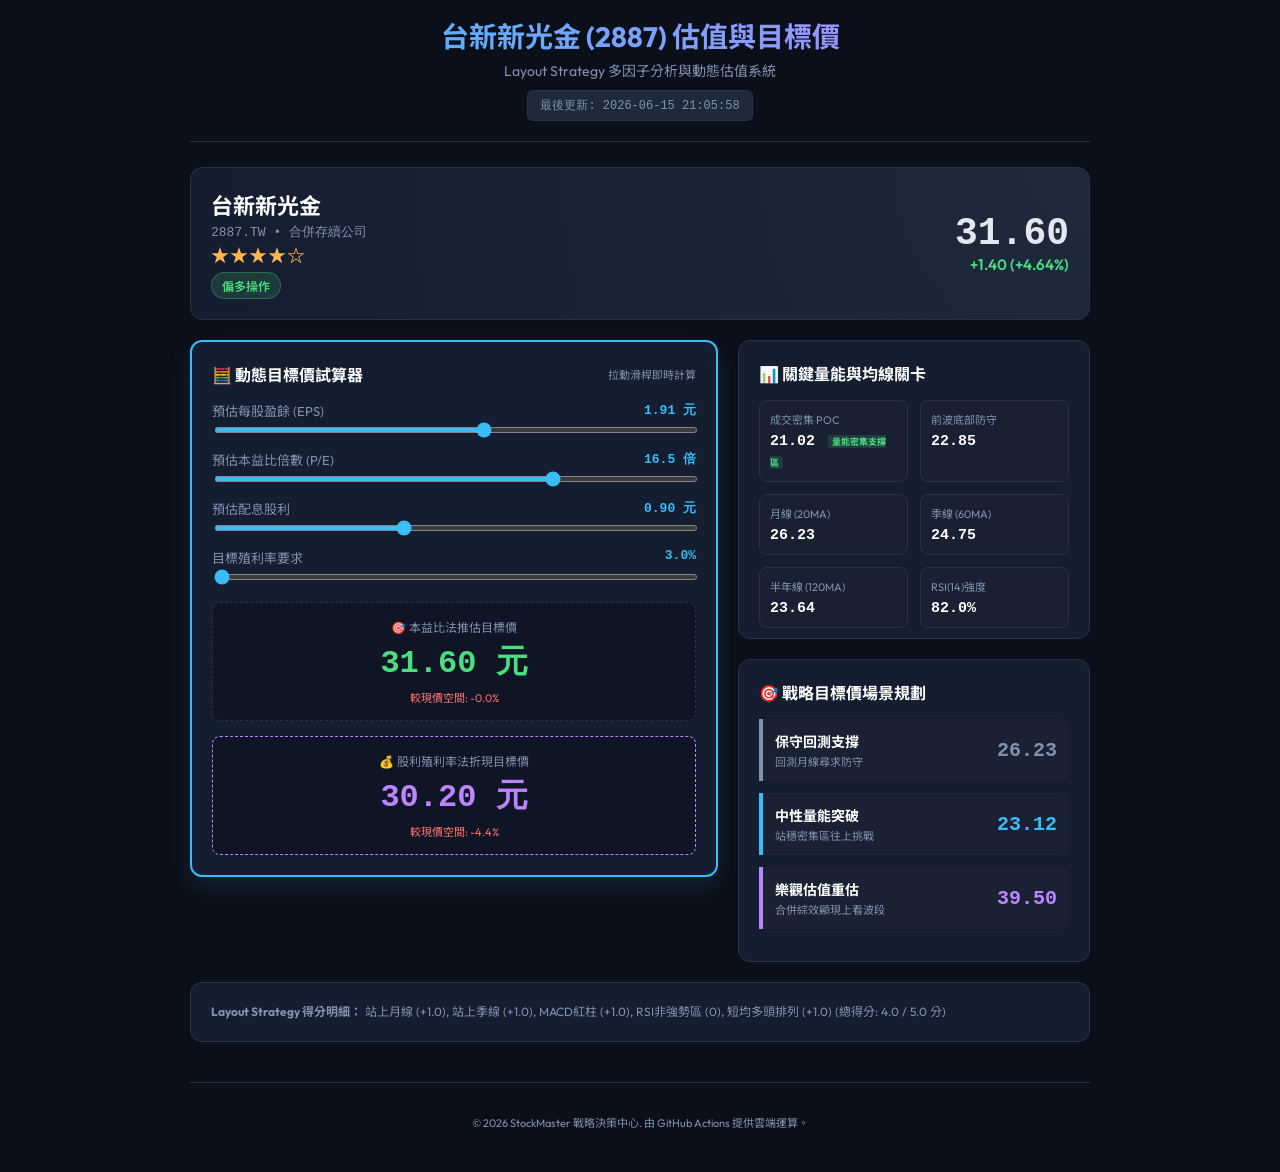
==== taishin_target.html @ 562606a4 "Auto-update stock dashboard HTML" ====
<!DOCTYPE html>
<html lang="zh-TW">
<head>
    <meta charset="UTF-8">
    <meta name="viewport" content="width=device-width, initial-scale=1.0">
    <title>台新新光金 (2887) 估值與戰略目標價決策系統</title>
    <link href="https://fonts.googleapis.com/css2?family=Outfit:wght@300;400;600;700&family=Noto+Sans+TC:wght@300;400;500;700&display=swap" rel="stylesheet">
    <style>
        :root {
            --bg-color: #0b0f19;
            --card-bg: #151d30;
            --border-color: #24314f;
            --text-main: #e2e8f0;
            --text-dim: #7f92b0;
            --link-color: #38bdf8;
            --up-color: #4ade80;
            --down-color: #f87171;
            --warn-color: #fbbf24;
            --extreme-bull: #bc85ff;
        }

        * {
            box-sizing: border-box;
            font-family: 'Outfit', 'Noto Sans TC', sans-serif;
        }

        body {
            background-color: var(--bg-color);
            color: var(--text-main);
            margin: 0;
            padding: 15px;
            display: flex;
            flex-direction: column;
            align-items: center;
        }

        .container {
            width: 100%;
            max-width: 900px;
        }

        header {
            border-bottom: 1px solid var(--border-color);
            padding-bottom: 20px;
            margin-bottom: 25px;
            text-align: center;
        }

        .title-section h1 {
            margin: 0;
            font-size: 28px;
            font-weight: 700;
            background: linear-gradient(45deg, #38bdf8, #bc85ff);
            -webkit-background-clip: text;
            -webkit-text-fill-color: transparent;
        }

        .title-section p {
            margin: 5px 0 0 0;
            color: var(--text-dim);
            font-size: 14px;
        }

        .update-tag {
            background-color: #1e293b;
            border: 1px solid var(--border-color);
            padding: 6px 12px;
            border-radius: 6px;
            font-size: 12px;
            color: var(--text-dim);
            margin-top: 10px;
            display: inline-block;
            font-family: monospace;
        }

        /* 雙欄主版面 */
        .main-layout {
            display: grid;
            grid-template-columns: 1fr;
            gap: 20px;
        }

        @media(min-width: 768px) {
            .main-layout {
                grid-template-columns: 3fr 2fr;
            }
        }

        /* 卡片共用樣式 */
        .card {
            background-color: var(--card-bg);
            border: 1px solid var(--border-color);
            border-radius: 12px;
            padding: 20px;
            margin-bottom: 20px;
        }

        /* 即時報價卡 */
        .price-card {
            display: flex;
            justify-content: space-between;
            align-items: center;
            background: radial-gradient(circle at top right, #1e293b, var(--card-bg));
        }

        .price-info h2 {
            margin: 0;
            font-size: 22px;
            color: #fff;
        }

        .price-info .symbol {
            font-size: 13px;
            color: var(--text-dim);
            font-family: monospace;
        }

        .price-details {
            text-align: right;
        }

        .price-val {
            font-size: 38px;
            font-weight: 700;
            font-family: monospace;
            display: block;
            line-height: 1.1;
        }

        .price-change {
            font-size: 15px;
            font-weight: 600;
        }

        /* 目標價動態計算器 */
        .calculator-card {
            border: 2px solid var(--link-color);
            box-shadow: 0 10px 25px rgba(56, 189, 248, 0.12);
        }

        .card-title {
            font-size: 16px;
            font-weight: 700;
            color: #fff;
            margin-top: 0;
            margin-bottom: 15px;
            display: flex;
            justify-content: space-between;
            align-items: center;
        }

        .calculator-grid {
            display: flex;
            flex-direction: column;
            gap: 15px;
            margin-bottom: 20px;
        }

        .slider-group {
            display: flex;
            flex-direction: column;
            gap: 5px;
        }

        .slider-header {
            display: flex;
            justify-content: space-between;
            font-size: 13px;
        }

        .slider-label {
            color: var(--text-dim);
        }

        .slider-value {
            font-weight: 700;
            color: var(--link-color);
            font-family: monospace;
        }

        .slider-group input[type="range"] {
            width: 100%;
            height: 6px;
            background: #0b0f19;
            border-radius: 3px;
            outline: none;
            accent-color: var(--link-color);
        }

        .calc-result-box {
            background-color: rgba(0,0,0,0.25);
            border-radius: 8px;
            padding: 15px;
            text-align: center;
            border: 1px dashed var(--border-color);
        }

        .calc-result-title {
            font-size: 12px;
            color: var(--text-dim);
            text-transform: uppercase;
        }

        .calc-result-val {
            font-size: 32px;
            font-weight: 700;
            color: var(--up-color);
            font-family: monospace;
            margin: 5px 0;
        }

        .calc-result-desc {
            font-size: 11px;
            color: var(--text-dim);
        }

        /* 多空評級與均線 */
        .stars-rating {
            font-size: 18px;
            color: #ffb74d;
            font-weight: bold;
            letter-spacing: 1px;
        }

        .trend-badge {
            font-size: 12px;
            font-weight: 600;
            padding: 4px 10px;
            border-radius: 20px;
            display: inline-block;
            margin-top: 5px;
        }

        .trend-bull-extreme { background: rgba(188, 133, 255, 0.15); color: var(--extreme-bull); border: 1px solid rgba(188, 133, 255, 0.3); }
        .trend-bull { background: rgba(74, 222, 128, 0.15); color: var(--up-color); border: 1px solid rgba(74, 222, 128, 0.3); }
        .trend-neutral { background: rgba(127, 146, 176, 0.15); color: var(--text-dim); border: 1px solid rgba(127, 146, 176, 0.3); }
        .trend-bear { background: rgba(248, 113, 113, 0.15); color: var(--down-color); border: 1px solid rgba(248, 113, 113, 0.3); }

        /* 技術指標網格 */
        .metrics-grid {
            display: grid;
            grid-template-columns: repeat(2, 1fr);
            gap: 12px;
        }

        .metric-item {
            background-color: rgba(255,255,255,0.01);
            border: 1px solid var(--border-color);
            border-radius: 8px;
            padding: 10px;
        }

        .metric-label {
            font-size: 11px;
            color: var(--text-dim);
            display: block;
            margin-bottom: 2px;
        }

        .metric-val {
            font-size: 15px;
            font-weight: 600;
            color: #fff;
            font-family: monospace;
        }

        .vp-badge {
            font-size: 9px;
            padding: 1px 4px;
            border-radius: 3px;
            font-weight: bold;
            margin-left: 4px;
        }
        .vp-bull { background: rgba(74, 222, 128, 0.15); color: var(--up-color); }
        .vp-bear { background: rgba(248, 113, 113, 0.15); color: var(--down-color); }
        .vp-neutral { background: rgba(127, 146, 176, 0.15); color: var(--text-dim); }

        /* 目標價場景卡 */
        .scenario-box {
            border-left: 4px solid var(--link-color);
            padding: 12px;
            background-color: rgba(255,255,255,0.015);
            border-radius: 0 8px 8px 0;
            margin-bottom: 12px;
            display: flex;
            justify-content: space-between;
            align-items: center;
        }

        .scenario-box.conserv { border-left-color: var(--text-dim); }
        .scenario-box.neut { border-left-color: var(--link-color); }
        .scenario-box.optim { border-left-color: var(--extreme-bull); }

        .scen-title {
            font-weight: 700;
            color: #fff;
            font-size: 14px;
        }

        .scen-desc {
            font-size: 11px;
            color: var(--text-dim);
            margin-top: 2px;
        }

        .scen-val {
            font-size: 20px;
            font-weight: 700;
            font-family: monospace;
        }

        .up-color { color: var(--up-color); }
        .down-color { color: var(--down-color); }
        .neutral-color { color: var(--text-dim); }

        footer {
            margin-top: 40px;
            padding: 20px 0;
            border-top: 1px solid var(--border-color);
            text-align: center;
            font-size: 11px;
            color: var(--text-dim);
        }
    </style>
</head>
<body>
    <div class="container">
        <header>
            <div class="title-section">
                <h1>台新新光金 (2887) 估值與目標價</h1>
                <p>Layout Strategy 多因子分析與動態估值系統</p>
            </div>
            <div class="update-tag">
                最後更新: 2026-06-15 21:05:58
            </div>
        </header>

        <!-- 即時報價卡片 -->
        <div class="card price-card">
            <div class="price-info">
                <h2>台新新光金</h2>
                <span class="symbol">2887.TW • 合併存續公司</span>
                <div>
                    <div class="stars-rating">★★★★☆</div>
                    <span class="trend-badge trend-bull">偏多操作</span>
                </div>
            </div>
            <div class="price-details">
                <span class="price-val">31.60</span>
                <span class="price-change up-color">+1.40 (+4.64%)</span>
            </div>
        </div>

        <!-- 雙欄佈局 -->
        <div class="main-layout">
            <!-- 左欄：動態目標價估算器 -->
            <div>
                <div class="card calculator-card">
                    <div class="card-title">
                        <span>🧮 動態目標價試算器</span>
                        <span style="font-size:11px;color:var(--text-dim);font-weight:normal;">拉動滑桿即時計算</span>
                    </div>
                    
                    <div class="calculator-grid">
                        <!-- EPS 滑桿 -->
                        <div class="slider-group">
                            <div class="slider-header">
                                <span class="slider-label">預估每股盈餘 (EPS)</span>
                                <span class="slider-value" id="val-eps">1.91 元</span>
                            </div>
                            <input type="range" id="slide-eps" min="0.5" max="3.0" value="1.91" step="0.05" oninput="calculateTarget()">
                        </div>

                        <!-- PE 本益比滑桿 -->
                        <div class="slider-group">
                            <div class="slider-header">
                                <span class="slider-label">預估本益比倍數 (P/E)</span>
                                <span class="slider-value" id="val-pe">16.5 倍</span>
                            </div>
                            <input type="range" id="slide-pe" min="8" max="20" value="16.5" step="0.5" oninput="calculateTarget()">
                        </div>

                        <!-- 股利分配率滑桿 -->
                        <div class="slider-group">
                            <div class="slider-header">
                                <span class="slider-label">預估配息股利</span>
                                <span class="slider-value" id="val-div">0.90 元</span>
                            </div>
                            <input type="range" id="slide-div" min="0.2" max="2.0" value="0.90" step="0.05" oninput="calculateTarget()">
                        </div>

                        <!-- 目標殖利率滑桿 -->
                        <div class="slider-group">
                            <div class="slider-header">
                                <span class="slider-label">目標殖利率要求</span>
                                <span class="slider-value" id="val-yield">3.0%</span>
                            </div>
                            <input type="range" id="slide-yield" min="3.0" max="8.0" value="3.0" step="0.1" oninput="calculateTarget()">
                        </div>
                    </div>

                    <!-- 計算結果呈現 -->
                    <div class="calc-result-box">
                        <div class="calc-result-title">🎯 本益比法推估目標價</div>
                        <div class="calc-result-val" id="result-pe-target">31.60 元</div>
                        <div class="calc-result-desc down-color" id="result-pe-diff">較現價空間: -0.0%</div>
                    </div>

                    <div class="calc-result-box" style="margin-top:15px; border-color:var(--extreme-bull);">
                        <div class="calc-result-title">💰 股利殖利率法折現目標價</div>
                        <div class="calc-result-val" id="result-yield-target" style="color:var(--extreme-bull)">30.20 元</div>
                        <div class="calc-result-desc down-color" id="result-yield-diff">較現價空間: -4.4%</div>
                    </div>
                </div>
            </div>

            <!-- 右欄：技術指標與目標場景 -->
            <div>
                <!-- 關鍵指標 -->
                <div class="card" style="padding-bottom:10px;">
                    <div class="card-title">📊 關鍵量能與均線關卡</div>
                    <div class="metrics-grid">
                        <div class="metric-item">
                            <span class="metric-label">成交密集 POC</span>
                            <span class="metric-val">21.02 <small class="vp-badge vp-bull">量能密集支撐區</small></span>
                        </div>
                        <div class="metric-item">
                            <span class="metric-label">前波底部防守</span>
                            <span class="metric-val">22.85</span>
                        </div>
                        <div class="metric-item">
                            <span class="metric-label">月線 (20MA)</span>
                            <span class="metric-val">26.23</span>
                        </div>
                        <div class="metric-item">
                            <span class="metric-label">季線 (60MA)</span>
                            <span class="metric-val">24.75</span>
                        </div>
                        <div class="metric-item">
                            <span class="metric-label">半年線 (120MA)</span>
                            <span class="metric-val">23.64</span>
                        </div>
                        <div class="metric-item">
                            <span class="metric-label">RSI(14)強度</span>
                            <span class="metric-val">82.0%</span>
                        </div>
                    </div>
                </div>

                <!-- 目標場景規劃 -->
                <div class="card">
                    <div class="card-title">🎯 戰略目標價場景規劃</div>
                    
                    <div class="scenario-box conserv">
                        <div>
                            <div class="scen-title">保守回測支撐</div>
                            <div class="scen-desc">回測月線尋求防守</div>
                        </div>
                        <div class="scen-val neutral-color">26.23</div>
                    </div>

                    <div class="scenario-box neut">
                        <div>
                            <div class="scen-title">中性量能突破</div>
                            <div class="scen-desc">站穩密集區往上挑戰</div>
                        </div>
                        <div class="scen-val text-buy" style="color:var(--link-color)">23.12</div>
                    </div>

                    <div class="scenario-box optim">
                        <div>
                            <div class="scen-title">樂觀估值重估</div>
                            <div class="scen-desc">合併綜效顯現上看波段</div>
                        </div>
                        <div class="scen-val text-target" style="color:var(--extreme-bull)">39.50</div>
                    </div>
                </div>
            </div>
        </div>

        <!-- 評分明細說明 -->
        <div class="card" style="font-size:12px;color:var(--text-dim);line-height:1.5;">
            <strong>Layout Strategy 得分明細：</strong> 站上月線 (+1.0), 站上季線 (+1.0), MACD紅柱 (+1.0), RSI非強勢區 (0), 短均多頭排列 (+1.0) (總得分: 4.0 / 5.0 分)
        </div>

        <footer>
            <p>© 2026 StockMaster 戰略決策中心. 由 GitHub Actions 提供雲端運算。</p>
        </footer>
    </div>

    <script>
        const currentPrice = 31.60;

        function calculateTarget() {
            const eps = parseFloat(document.getElementById('slide-eps').value);
            const pe = parseFloat(document.getElementById('slide-pe').value);
            const div = parseFloat(document.getElementById('slide-div').value);
            const yld = parseFloat(document.getElementById('slide-yield').value) / 100.0;

            // 更新滑桿數值文字顯示
            document.getElementById('val-eps').innerText = eps.toFixed(2) + ' 元';
            document.getElementById('val-pe').innerText = pe.toFixed(1) + ' 倍';
            document.getElementById('val-div').innerText = div.toFixed(2) + ' 元';
            document.getElementById('val-yield').innerText = (yld * 100).toFixed(1) + '%';

            // 1. 本益比法目標價
            const peTarget = eps * pe;
            const peDiff = ((peTarget - currentPrice) / currentPrice * 100);
            document.getElementById('result-pe-target').innerText = peTarget.toFixed(2) + ' 元';
            
            const peDiffEl = document.getElementById('result-pe-diff');
            peDiffEl.innerText = '較現價空間: ' + (peDiff >= 0 ? '+' : '') + peDiff.toFixed(1) + '%';
            peDiffEl.className = 'calc-result-desc ' + (peDiff >= 0 ? 'up-color' : 'down-color');

            // 2. 殖利率折現法目標價
            const yldTarget = div / yld;
            const yldDiff = ((yldTarget - currentPrice) / currentPrice * 100);
            document.getElementById('result-yield-target').innerText = yldTarget.toFixed(2) + ' 元';
            
            const yldDiffEl = document.getElementById('result-yield-diff');
            yldDiffEl.innerText = '較現價空間: ' + (yldDiff >= 0 ? '+' : '') + yldDiff.toFixed(1) + '%';
            yldDiffEl.className = 'calc-result-desc ' + (yldDiff >= 0 ? 'up-color' : 'down-color');
        }
    </script>
</body>
</html>
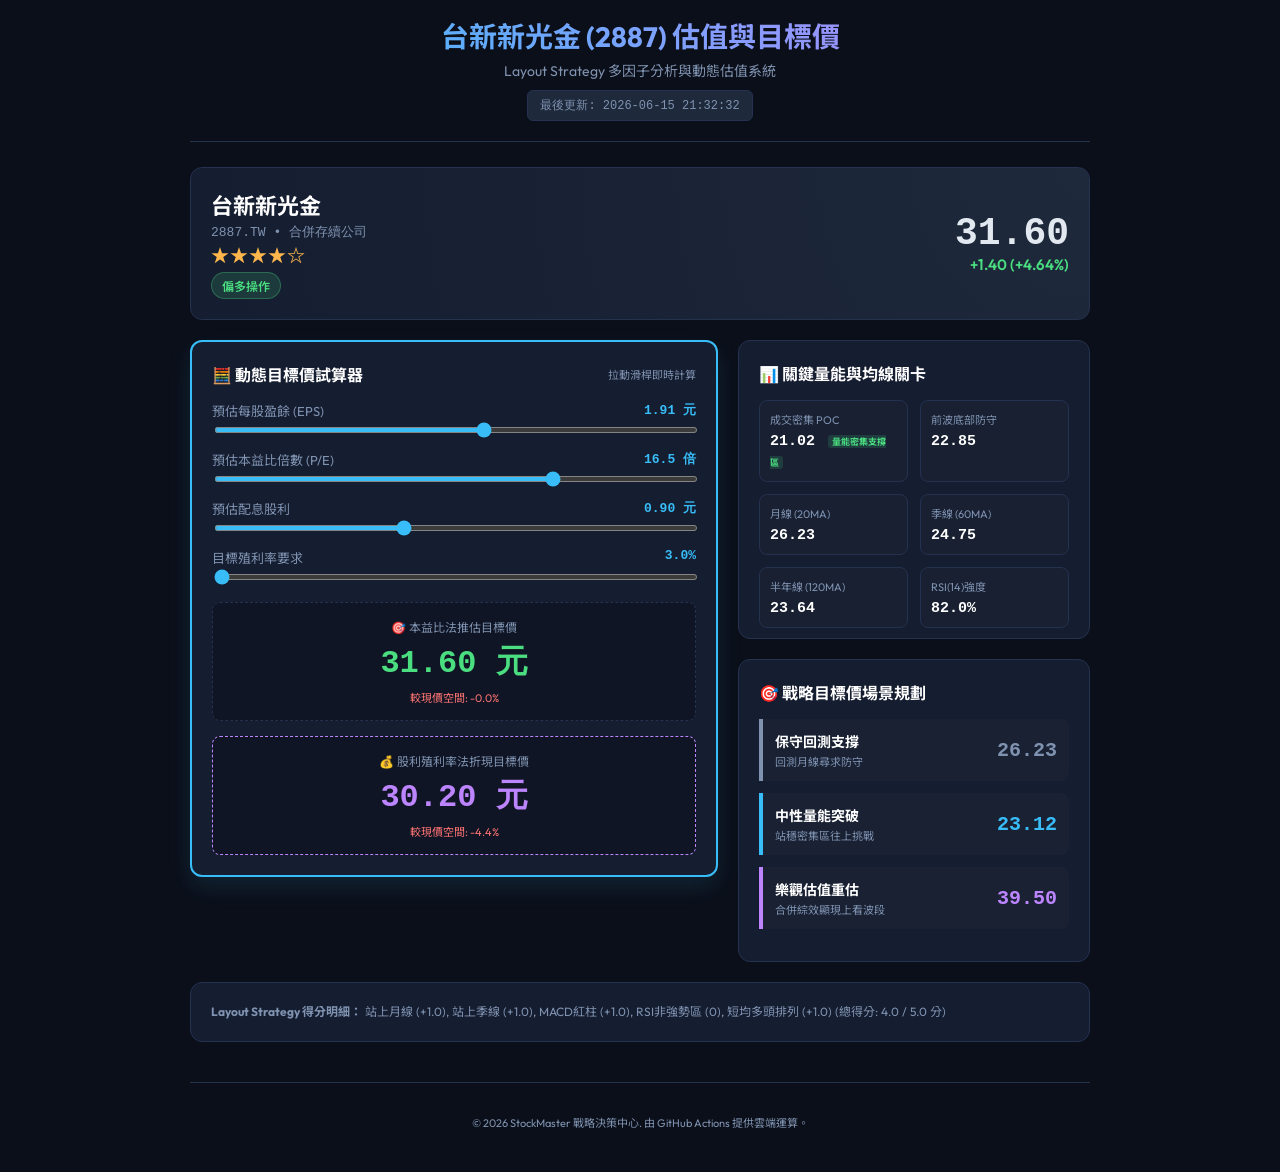
==== commit d420681b: "Auto-update stock dashboard HTML" ====
--- a/taishin_target.html
+++ b/taishin_target.html
@@ -331,7 +331,7 @@
                 <p>Layout Strategy 多因子分析與動態估值系統</p>
             </div>
             <div class="update-tag">
-                最後更新: 2026-06-15 21:05:58
+                最後更新: 2026-06-15 21:32:32
             </div>
         </header>
 
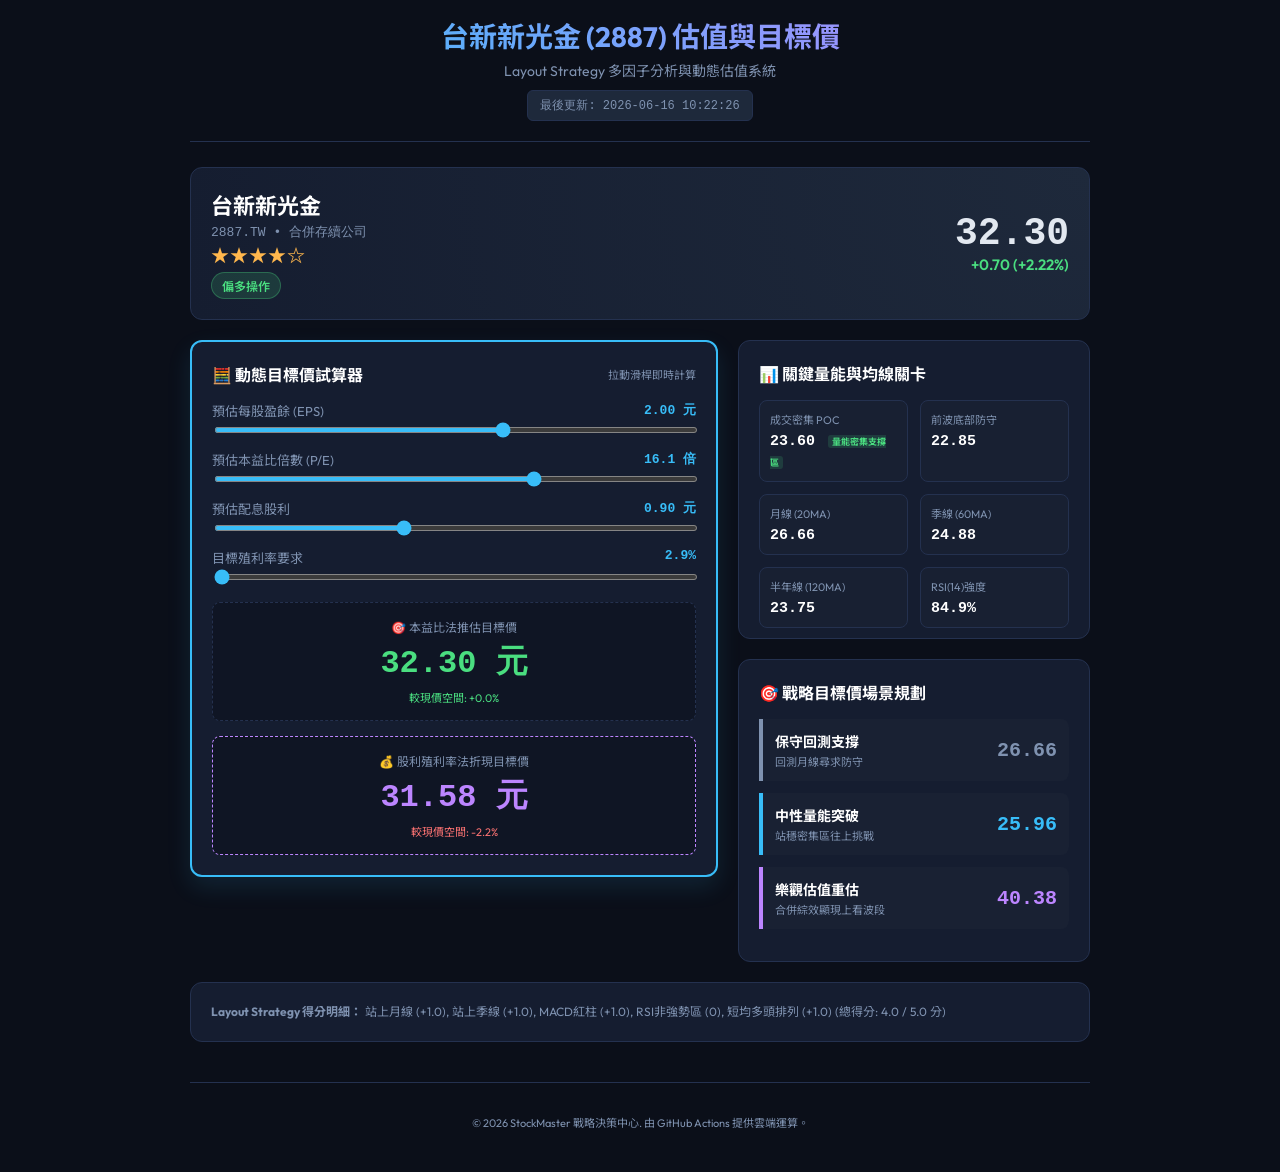
==== commit 3b8aa7d2: "Auto-update stock dashboard HTML" ====
--- a/taishin_target.html
+++ b/taishin_target.html
@@ -331,7 +331,7 @@
                 <p>Layout Strategy 多因子分析與動態估值系統</p>
             </div>
             <div class="update-tag">
-                最後更新: 2026-06-15 21:32:32
+                最後更新: 2026-06-16 10:22:26
             </div>
         </header>
 
@@ -346,8 +346,8 @@
                 </div>
             </div>
             <div class="price-details">
-                <span class="price-val">31.60</span>
-                <span class="price-change up-color">+1.40 (+4.64%)</span>
+                <span class="price-val">32.30</span>
+                <span class="price-change up-color">+0.70 (+2.22%)</span>
             </div>
         </div>
 
@@ -366,18 +366,18 @@
                         <div class="slider-group">
                             <div class="slider-header">
                                 <span class="slider-label">預估每股盈餘 (EPS)</span>
-                                <span class="slider-value" id="val-eps">1.91 元</span>
+                                <span class="slider-value" id="val-eps">2.00 元</span>
                             </div>
-                            <input type="range" id="slide-eps" min="0.5" max="3.0" value="1.91" step="0.05" oninput="calculateTarget()">
+                            <input type="range" id="slide-eps" min="0.5" max="3.0" value="2.00" step="0.05" oninput="calculateTarget()">
                         </div>
 
                         <!-- PE 本益比滑桿 -->
                         <div class="slider-group">
                             <div class="slider-header">
                                 <span class="slider-label">預估本益比倍數 (P/E)</span>
-                                <span class="slider-value" id="val-pe">16.5 倍</span>
+                                <span class="slider-value" id="val-pe">16.1 倍</span>
                             </div>
-                            <input type="range" id="slide-pe" min="8" max="20" value="16.5" step="0.5" oninput="calculateTarget()">
+                            <input type="range" id="slide-pe" min="8" max="20" value="16.1" step="0.5" oninput="calculateTarget()">
                         </div>
 
                         <!-- 股利分配率滑桿 -->
@@ -393,23 +393,23 @@
                         <div class="slider-group">
                             <div class="slider-header">
                                 <span class="slider-label">目標殖利率要求</span>
-                                <span class="slider-value" id="val-yield">3.0%</span>
+                                <span class="slider-value" id="val-yield">2.9%</span>
                             </div>
-                            <input type="range" id="slide-yield" min="3.0" max="8.0" value="3.0" step="0.1" oninput="calculateTarget()">
+                            <input type="range" id="slide-yield" min="3.0" max="8.0" value="2.9" step="0.1" oninput="calculateTarget()">
                         </div>
                     </div>
 
                     <!-- 計算結果呈現 -->
                     <div class="calc-result-box">
                         <div class="calc-result-title">🎯 本益比法推估目標價</div>
-                        <div class="calc-result-val" id="result-pe-target">31.60 元</div>
-                        <div class="calc-result-desc down-color" id="result-pe-diff">較現價空間: -0.0%</div>
+                        <div class="calc-result-val" id="result-pe-target">32.30 元</div>
+                        <div class="calc-result-desc up-color" id="result-pe-diff">較現價空間: +0.0%</div>
                     </div>
 
                     <div class="calc-result-box" style="margin-top:15px; border-color:var(--extreme-bull);">
                         <div class="calc-result-title">💰 股利殖利率法折現目標價</div>
-                        <div class="calc-result-val" id="result-yield-target" style="color:var(--extreme-bull)">30.20 元</div>
-                        <div class="calc-result-desc down-color" id="result-yield-diff">較現價空間: -4.4%</div>
+                        <div class="calc-result-val" id="result-yield-target" style="color:var(--extreme-bull)">31.58 元</div>
+                        <div class="calc-result-desc down-color" id="result-yield-diff">較現價空間: -2.2%</div>
                     </div>
                 </div>
             </div>
@@ -422,7 +422,7 @@
                     <div class="metrics-grid">
                         <div class="metric-item">
                             <span class="metric-label">成交密集 POC</span>
-                            <span class="metric-val">21.02 <small class="vp-badge vp-bull">量能密集支撐區</small></span>
+                            <span class="metric-val">23.60 <small class="vp-badge vp-bull">量能密集支撐區</small></span>
                         </div>
                         <div class="metric-item">
                             <span class="metric-label">前波底部防守</span>
@@ -430,19 +430,19 @@
                         </div>
                         <div class="metric-item">
                             <span class="metric-label">月線 (20MA)</span>
-                            <span class="metric-val">26.23</span>
+                            <span class="metric-val">26.66</span>
                         </div>
                         <div class="metric-item">
                             <span class="metric-label">季線 (60MA)</span>
-                            <span class="metric-val">24.75</span>
+                            <span class="metric-val">24.88</span>
                         </div>
                         <div class="metric-item">
                             <span class="metric-label">半年線 (120MA)</span>
-                            <span class="metric-val">23.64</span>
+                            <span class="metric-val">23.75</span>
                         </div>
                         <div class="metric-item">
                             <span class="metric-label">RSI(14)強度</span>
-                            <span class="metric-val">82.0%</span>
+                            <span class="metric-val">84.9%</span>
                         </div>
                     </div>
                 </div>
@@ -456,7 +456,7 @@
                             <div class="scen-title">保守回測支撐</div>
                             <div class="scen-desc">回測月線尋求防守</div>
                         </div>
-                        <div class="scen-val neutral-color">26.23</div>
+                        <div class="scen-val neutral-color">26.66</div>
                     </div>
 
                     <div class="scenario-box neut">
@@ -464,7 +464,7 @@
                             <div class="scen-title">中性量能突破</div>
                             <div class="scen-desc">站穩密集區往上挑戰</div>
                         </div>
-                        <div class="scen-val text-buy" style="color:var(--link-color)">23.12</div>
+                        <div class="scen-val text-buy" style="color:var(--link-color)">25.96</div>
                     </div>
 
                     <div class="scenario-box optim">
@@ -472,7 +472,7 @@
                             <div class="scen-title">樂觀估值重估</div>
                             <div class="scen-desc">合併綜效顯現上看波段</div>
                         </div>
-                        <div class="scen-val text-target" style="color:var(--extreme-bull)">39.50</div>
+                        <div class="scen-val text-target" style="color:var(--extreme-bull)">40.38</div>
                     </div>
                 </div>
             </div>
@@ -489,7 +489,7 @@
     </div>
 
     <script>
-        const currentPrice = 31.60;
+        const currentPrice = 32.30;
 
         function calculateTarget() {
             const eps = parseFloat(document.getElementById('slide-eps').value);
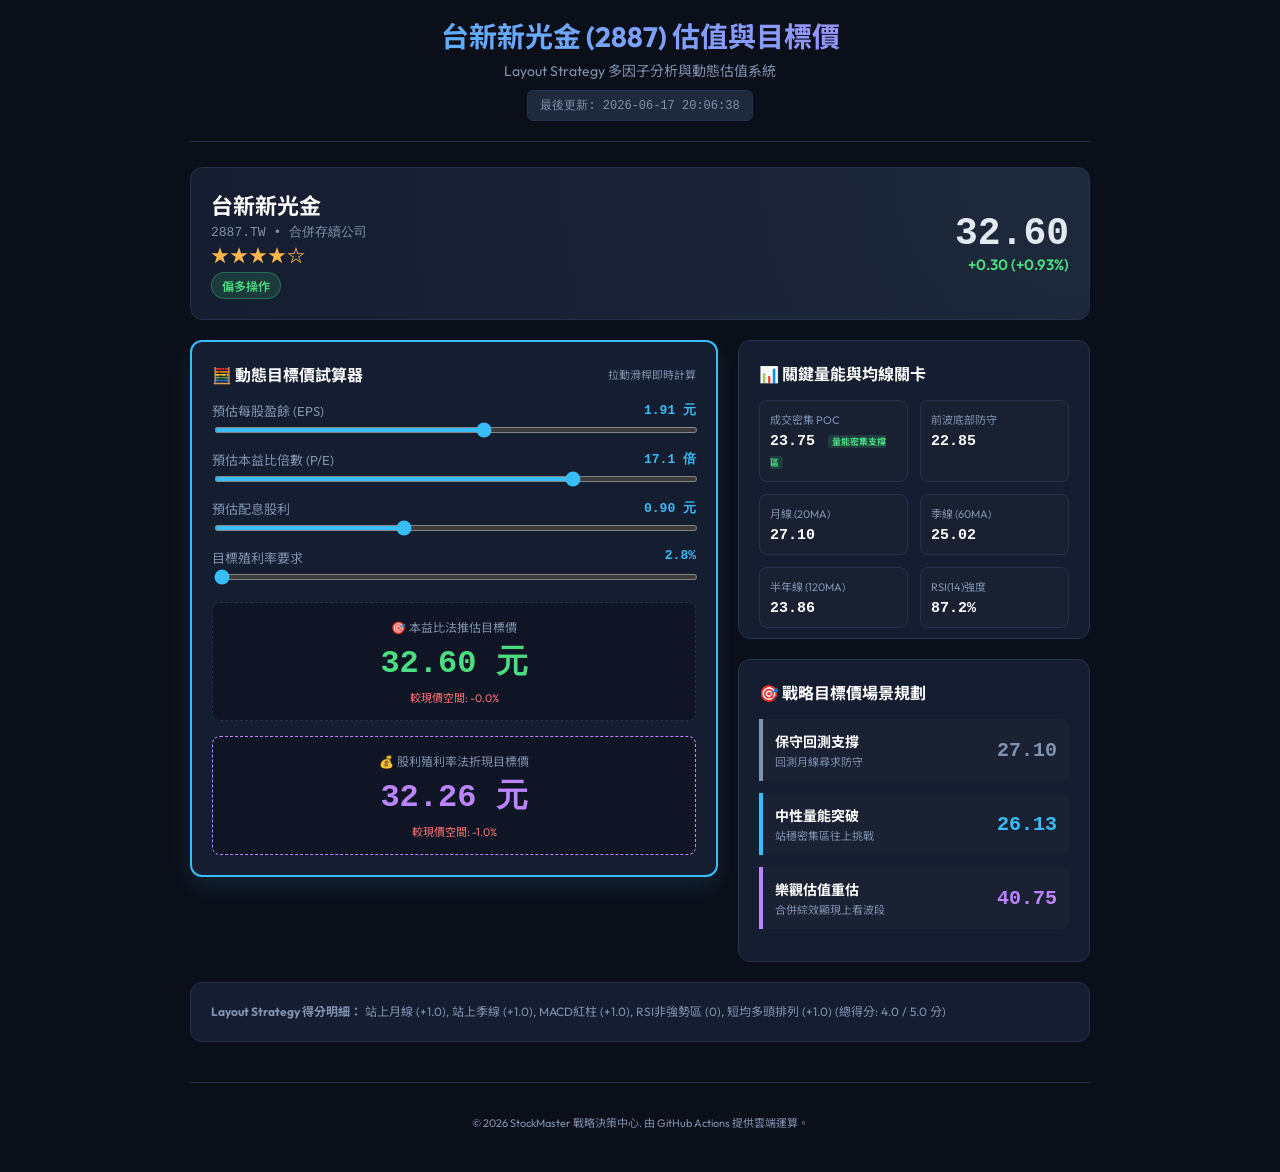
==== commit e82f093a: "Auto-update stock dashboard HTML" ====
--- a/taishin_target.html
+++ b/taishin_target.html
@@ -331,7 +331,7 @@
                 <p>Layout Strategy 多因子分析與動態估值系統</p>
             </div>
             <div class="update-tag">
-                最後更新: 2026-06-16 10:22:26
+                最後更新: 2026-06-17 20:06:38
             </div>
         </header>
 
@@ -346,8 +346,8 @@
                 </div>
             </div>
             <div class="price-details">
-                <span class="price-val">32.30</span>
-                <span class="price-change up-color">+0.70 (+2.22%)</span>
+                <span class="price-val">32.60</span>
+                <span class="price-change up-color">+0.30 (+0.93%)</span>
             </div>
         </div>
 
@@ -366,18 +366,18 @@
                         <div class="slider-group">
                             <div class="slider-header">
                                 <span class="slider-label">預估每股盈餘 (EPS)</span>
-                                <span class="slider-value" id="val-eps">2.00 元</span>
+                                <span class="slider-value" id="val-eps">1.91 元</span>
                             </div>
-                            <input type="range" id="slide-eps" min="0.5" max="3.0" value="2.00" step="0.05" oninput="calculateTarget()">
+                            <input type="range" id="slide-eps" min="0.5" max="3.0" value="1.91" step="0.05" oninput="calculateTarget()">
                         </div>
 
                         <!-- PE 本益比滑桿 -->
                         <div class="slider-group">
                             <div class="slider-header">
                                 <span class="slider-label">預估本益比倍數 (P/E)</span>
-                                <span class="slider-value" id="val-pe">16.1 倍</span>
+                                <span class="slider-value" id="val-pe">17.1 倍</span>
                             </div>
-                            <input type="range" id="slide-pe" min="8" max="20" value="16.1" step="0.5" oninput="calculateTarget()">
+                            <input type="range" id="slide-pe" min="8" max="20" value="17.1" step="0.5" oninput="calculateTarget()">
                         </div>
 
                         <!-- 股利分配率滑桿 -->
@@ -393,23 +393,23 @@
                         <div class="slider-group">
                             <div class="slider-header">
                                 <span class="slider-label">目標殖利率要求</span>
-                                <span class="slider-value" id="val-yield">2.9%</span>
+                                <span class="slider-value" id="val-yield">2.8%</span>
                             </div>
-                            <input type="range" id="slide-yield" min="3.0" max="8.0" value="2.9" step="0.1" oninput="calculateTarget()">
+                            <input type="range" id="slide-yield" min="3.0" max="8.0" value="2.8" step="0.1" oninput="calculateTarget()">
                         </div>
                     </div>
 
                     <!-- 計算結果呈現 -->
                     <div class="calc-result-box">
                         <div class="calc-result-title">🎯 本益比法推估目標價</div>
-                        <div class="calc-result-val" id="result-pe-target">32.30 元</div>
-                        <div class="calc-result-desc up-color" id="result-pe-diff">較現價空間: +0.0%</div>
+                        <div class="calc-result-val" id="result-pe-target">32.60 元</div>
+                        <div class="calc-result-desc down-color" id="result-pe-diff">較現價空間: -0.0%</div>
                     </div>
 
                     <div class="calc-result-box" style="margin-top:15px; border-color:var(--extreme-bull);">
                         <div class="calc-result-title">💰 股利殖利率法折現目標價</div>
-                        <div class="calc-result-val" id="result-yield-target" style="color:var(--extreme-bull)">31.58 元</div>
-                        <div class="calc-result-desc down-color" id="result-yield-diff">較現價空間: -2.2%</div>
+                        <div class="calc-result-val" id="result-yield-target" style="color:var(--extreme-bull)">32.26 元</div>
+                        <div class="calc-result-desc down-color" id="result-yield-diff">較現價空間: -1.0%</div>
                     </div>
                 </div>
             </div>
@@ -422,7 +422,7 @@
                     <div class="metrics-grid">
                         <div class="metric-item">
                             <span class="metric-label">成交密集 POC</span>
-                            <span class="metric-val">23.60 <small class="vp-badge vp-bull">量能密集支撐區</small></span>
+                            <span class="metric-val">23.75 <small class="vp-badge vp-bull">量能密集支撐區</small></span>
                         </div>
                         <div class="metric-item">
                             <span class="metric-label">前波底部防守</span>
@@ -430,19 +430,19 @@
                         </div>
                         <div class="metric-item">
                             <span class="metric-label">月線 (20MA)</span>
-                            <span class="metric-val">26.66</span>
+                            <span class="metric-val">27.10</span>
                         </div>
                         <div class="metric-item">
                             <span class="metric-label">季線 (60MA)</span>
-                            <span class="metric-val">24.88</span>
+                            <span class="metric-val">25.02</span>
                         </div>
                         <div class="metric-item">
                             <span class="metric-label">半年線 (120MA)</span>
-                            <span class="metric-val">23.75</span>
+                            <span class="metric-val">23.86</span>
                         </div>
                         <div class="metric-item">
                             <span class="metric-label">RSI(14)強度</span>
-                            <span class="metric-val">84.9%</span>
+                            <span class="metric-val">87.2%</span>
                         </div>
                     </div>
                 </div>
@@ -456,7 +456,7 @@
                             <div class="scen-title">保守回測支撐</div>
                             <div class="scen-desc">回測月線尋求防守</div>
                         </div>
-                        <div class="scen-val neutral-color">26.66</div>
+                        <div class="scen-val neutral-color">27.10</div>
                     </div>
 
                     <div class="scenario-box neut">
@@ -464,7 +464,7 @@
                             <div class="scen-title">中性量能突破</div>
                             <div class="scen-desc">站穩密集區往上挑戰</div>
                         </div>
-                        <div class="scen-val text-buy" style="color:var(--link-color)">25.96</div>
+                        <div class="scen-val text-buy" style="color:var(--link-color)">26.13</div>
                     </div>
 
                     <div class="scenario-box optim">
@@ -472,7 +472,7 @@
                             <div class="scen-title">樂觀估值重估</div>
                             <div class="scen-desc">合併綜效顯現上看波段</div>
                         </div>
-                        <div class="scen-val text-target" style="color:var(--extreme-bull)">40.38</div>
+                        <div class="scen-val text-target" style="color:var(--extreme-bull)">40.75</div>
                     </div>
                 </div>
             </div>
@@ -489,7 +489,7 @@
     </div>
 
     <script>
-        const currentPrice = 32.30;
+        const currentPrice = 32.60;
 
         function calculateTarget() {
             const eps = parseFloat(document.getElementById('slide-eps').value);
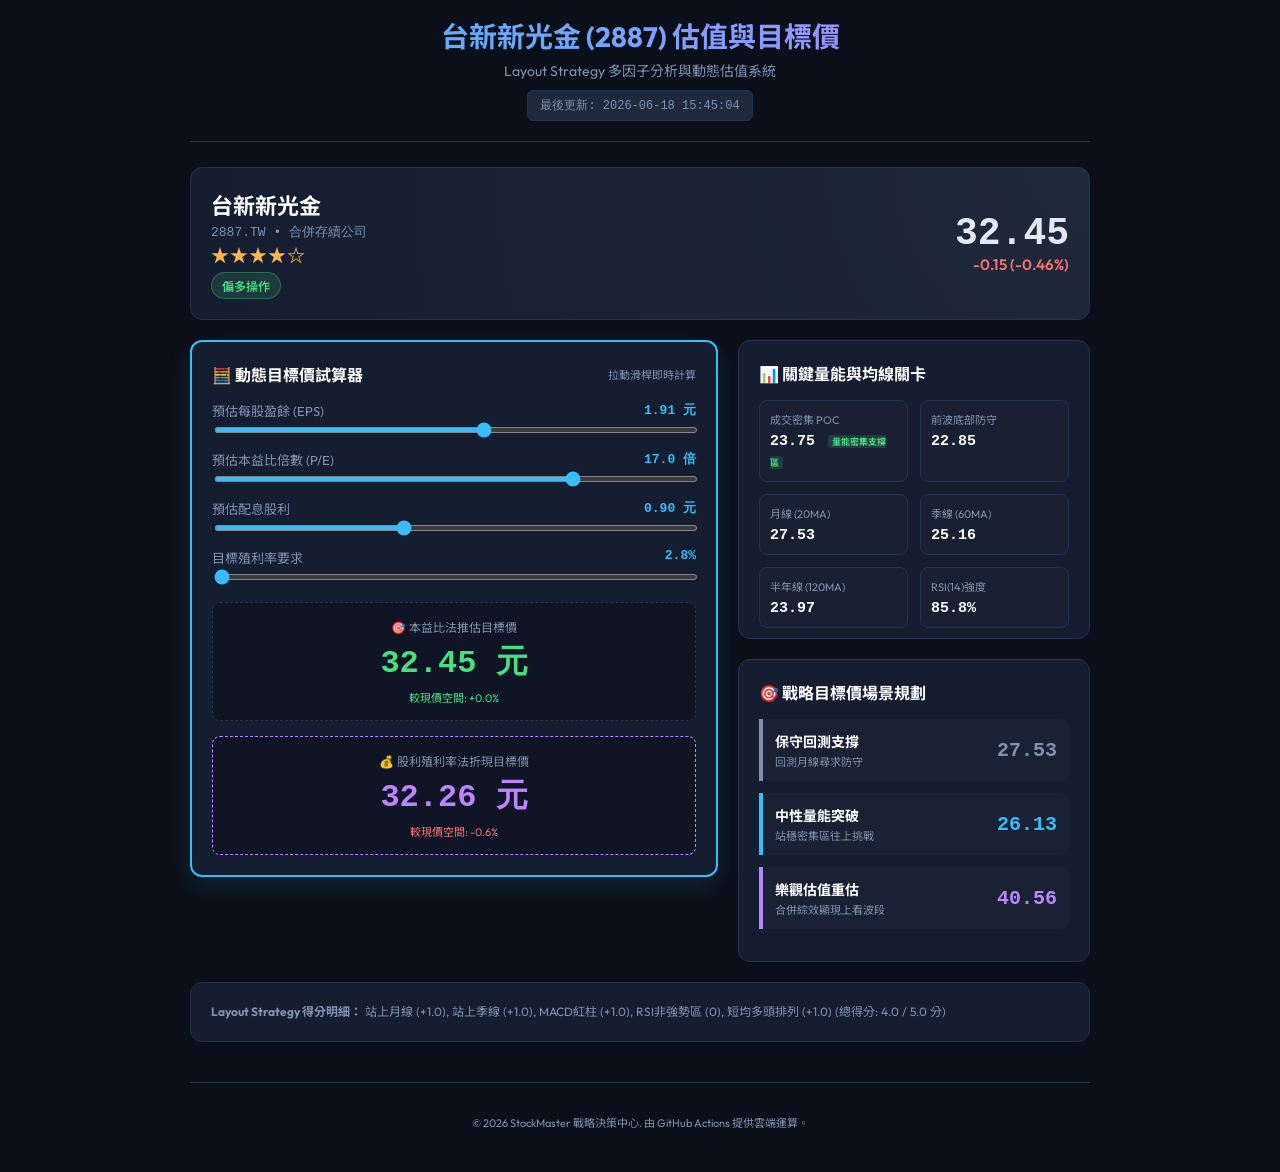
==== commit 136853d8: "Auto-update stock dashboard HTML" ====
--- a/taishin_target.html
+++ b/taishin_target.html
@@ -331,7 +331,7 @@
                 <p>Layout Strategy 多因子分析與動態估值系統</p>
             </div>
             <div class="update-tag">
-                最後更新: 2026-06-17 20:06:38
+                最後更新: 2026-06-18 15:45:04
             </div>
         </header>
 
@@ -346,8 +346,8 @@
                 </div>
             </div>
             <div class="price-details">
-                <span class="price-val">32.60</span>
-                <span class="price-change up-color">+0.30 (+0.93%)</span>
+                <span class="price-val">32.45</span>
+                <span class="price-change down-color">-0.15 (-0.46%)</span>
             </div>
         </div>
 
@@ -375,9 +375,9 @@
                         <div class="slider-group">
                             <div class="slider-header">
                                 <span class="slider-label">預估本益比倍數 (P/E)</span>
-                                <span class="slider-value" id="val-pe">17.1 倍</span>
+                                <span class="slider-value" id="val-pe">17.0 倍</span>
                             </div>
-                            <input type="range" id="slide-pe" min="8" max="20" value="17.1" step="0.5" oninput="calculateTarget()">
+                            <input type="range" id="slide-pe" min="8" max="20" value="17.0" step="0.5" oninput="calculateTarget()">
                         </div>
 
                         <!-- 股利分配率滑桿 -->
@@ -402,14 +402,14 @@
                     <!-- 計算結果呈現 -->
                     <div class="calc-result-box">
                         <div class="calc-result-title">🎯 本益比法推估目標價</div>
-                        <div class="calc-result-val" id="result-pe-target">32.60 元</div>
-                        <div class="calc-result-desc down-color" id="result-pe-diff">較現價空間: -0.0%</div>
+                        <div class="calc-result-val" id="result-pe-target">32.45 元</div>
+                        <div class="calc-result-desc up-color" id="result-pe-diff">較現價空間: +0.0%</div>
                     </div>
 
                     <div class="calc-result-box" style="margin-top:15px; border-color:var(--extreme-bull);">
                         <div class="calc-result-title">💰 股利殖利率法折現目標價</div>
                         <div class="calc-result-val" id="result-yield-target" style="color:var(--extreme-bull)">32.26 元</div>
-                        <div class="calc-result-desc down-color" id="result-yield-diff">較現價空間: -1.0%</div>
+                        <div class="calc-result-desc down-color" id="result-yield-diff">較現價空間: -0.6%</div>
                     </div>
                 </div>
             </div>
@@ -430,19 +430,19 @@
                         </div>
                         <div class="metric-item">
                             <span class="metric-label">月線 (20MA)</span>
-                            <span class="metric-val">27.10</span>
+                            <span class="metric-val">27.53</span>
                         </div>
                         <div class="metric-item">
                             <span class="metric-label">季線 (60MA)</span>
-                            <span class="metric-val">25.02</span>
+                            <span class="metric-val">25.16</span>
                         </div>
                         <div class="metric-item">
                             <span class="metric-label">半年線 (120MA)</span>
-                            <span class="metric-val">23.86</span>
+                            <span class="metric-val">23.97</span>
                         </div>
                         <div class="metric-item">
                             <span class="metric-label">RSI(14)強度</span>
-                            <span class="metric-val">87.2%</span>
+                            <span class="metric-val">85.8%</span>
                         </div>
                     </div>
                 </div>
@@ -456,7 +456,7 @@
                             <div class="scen-title">保守回測支撐</div>
                             <div class="scen-desc">回測月線尋求防守</div>
                         </div>
-                        <div class="scen-val neutral-color">27.10</div>
+                        <div class="scen-val neutral-color">27.53</div>
                     </div>
 
                     <div class="scenario-box neut">
@@ -472,7 +472,7 @@
                             <div class="scen-title">樂觀估值重估</div>
                             <div class="scen-desc">合併綜效顯現上看波段</div>
                         </div>
-                        <div class="scen-val text-target" style="color:var(--extreme-bull)">40.75</div>
+                        <div class="scen-val text-target" style="color:var(--extreme-bull)">40.56</div>
                     </div>
                 </div>
             </div>
@@ -489,7 +489,7 @@
     </div>
 
     <script>
-        const currentPrice = 32.60;
+        const currentPrice = 32.45;
 
         function calculateTarget() {
             const eps = parseFloat(document.getElementById('slide-eps').value);
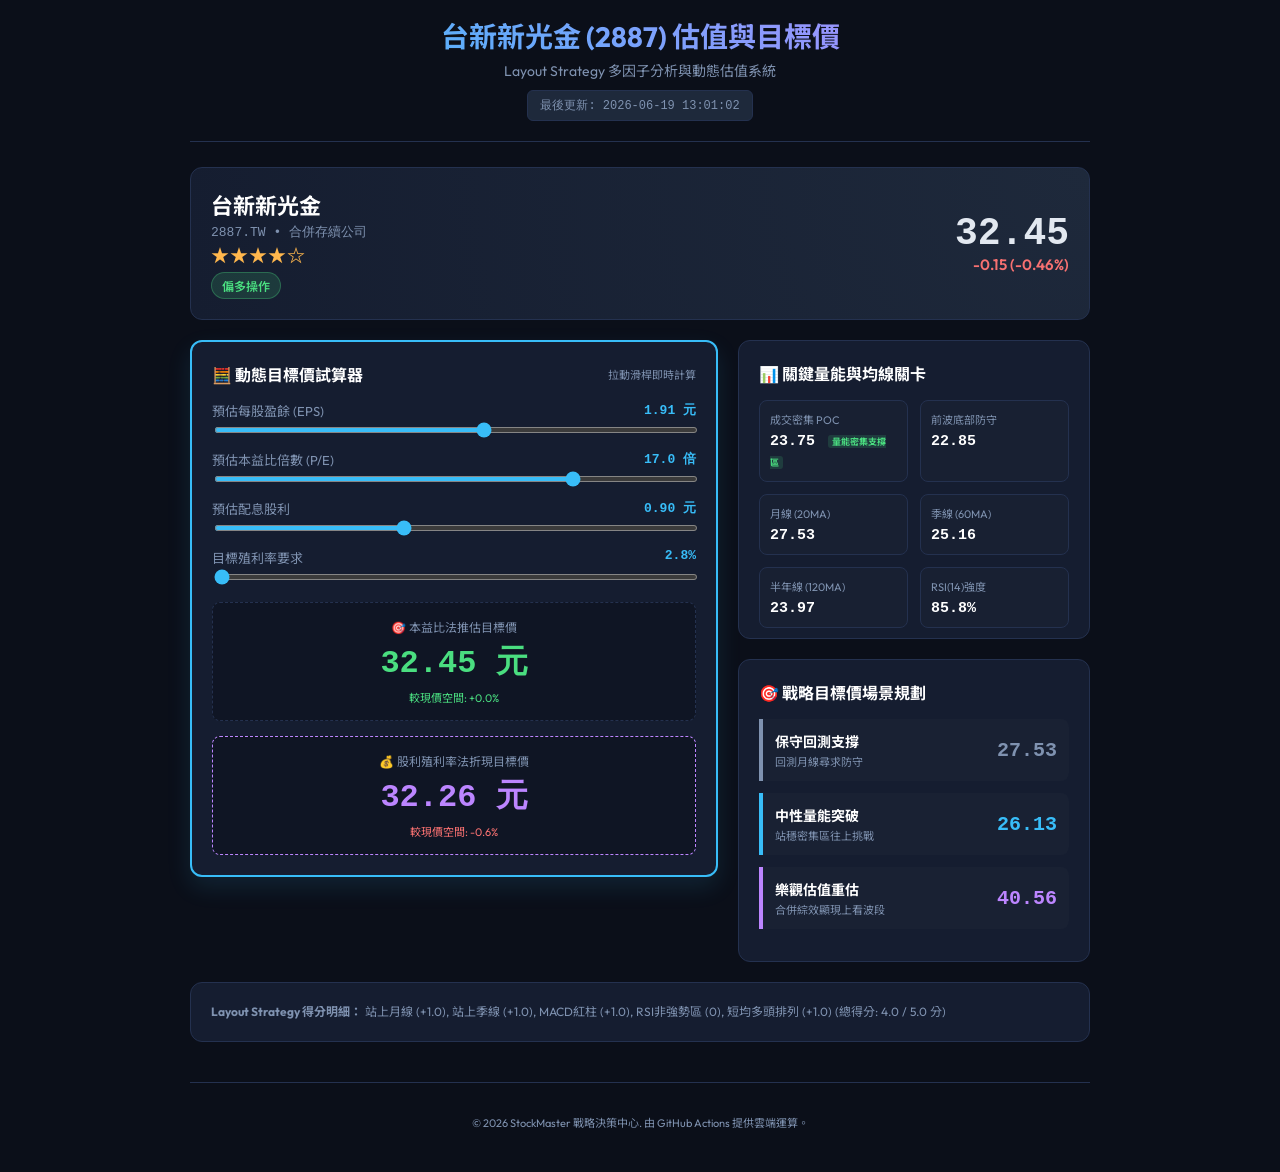
==== commit dc546255: "Auto-update stock dashboard HTML" ====
--- a/taishin_target.html
+++ b/taishin_target.html
@@ -331,7 +331,7 @@
                 <p>Layout Strategy 多因子分析與動態估值系統</p>
             </div>
             <div class="update-tag">
-                最後更新: 2026-06-18 15:45:04
+                最後更新: 2026-06-19 13:01:02
             </div>
         </header>
 
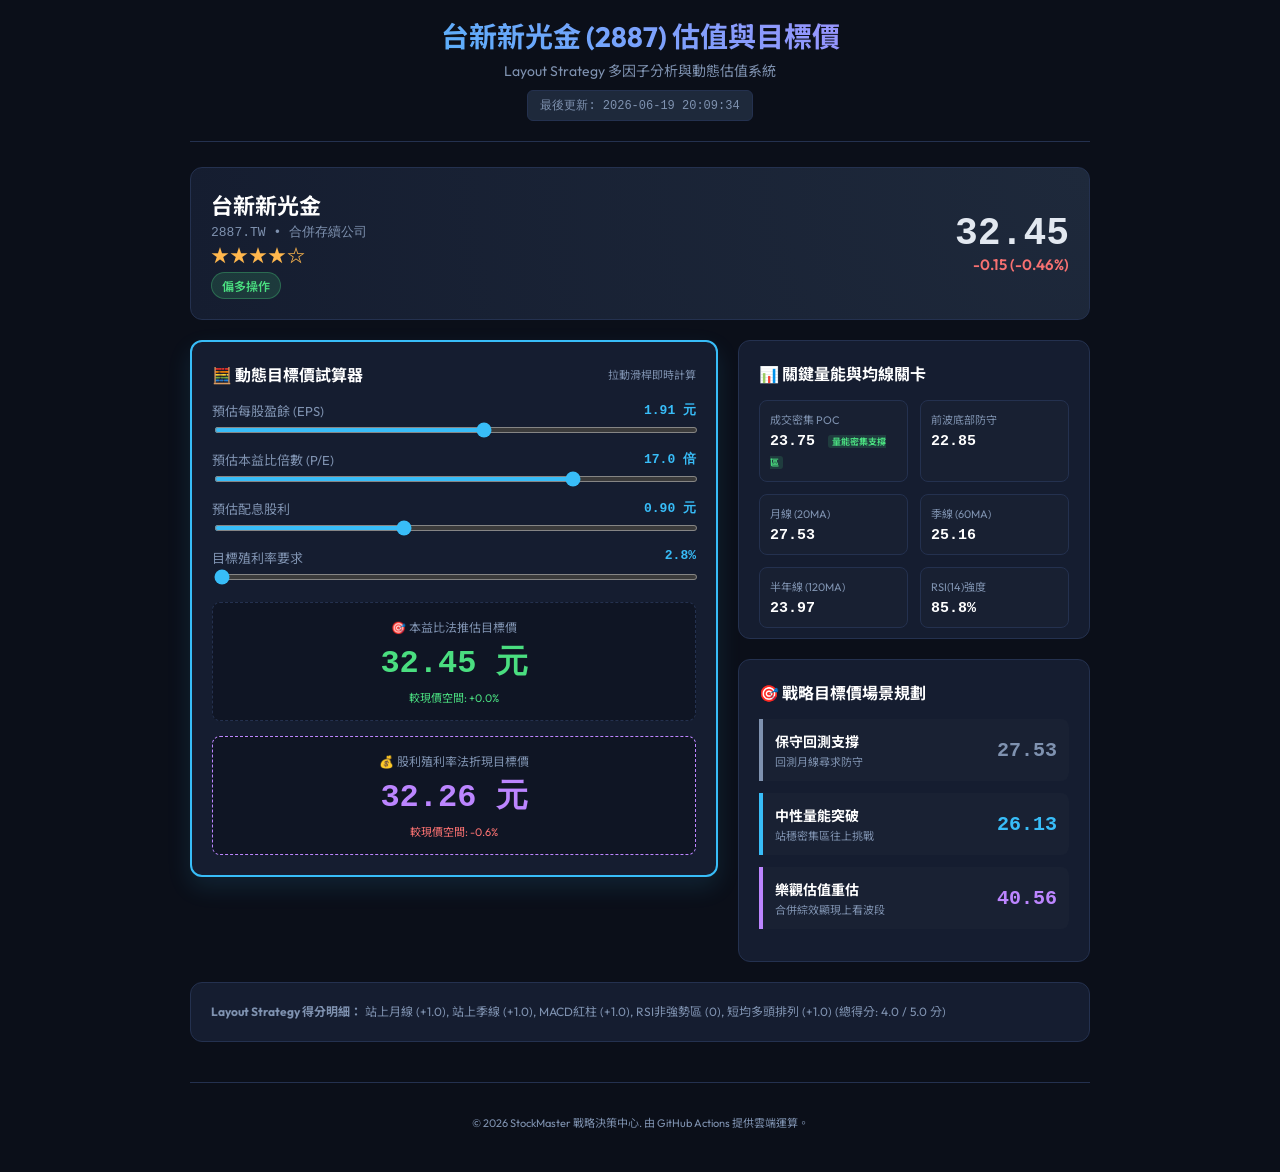
==== commit e0987929: "Auto-update stock dashboard HTML" ====
--- a/taishin_target.html
+++ b/taishin_target.html
@@ -331,7 +331,7 @@
                 <p>Layout Strategy 多因子分析與動態估值系統</p>
             </div>
             <div class="update-tag">
-                最後更新: 2026-06-19 13:01:02
+                最後更新: 2026-06-19 20:09:34
             </div>
         </header>
 
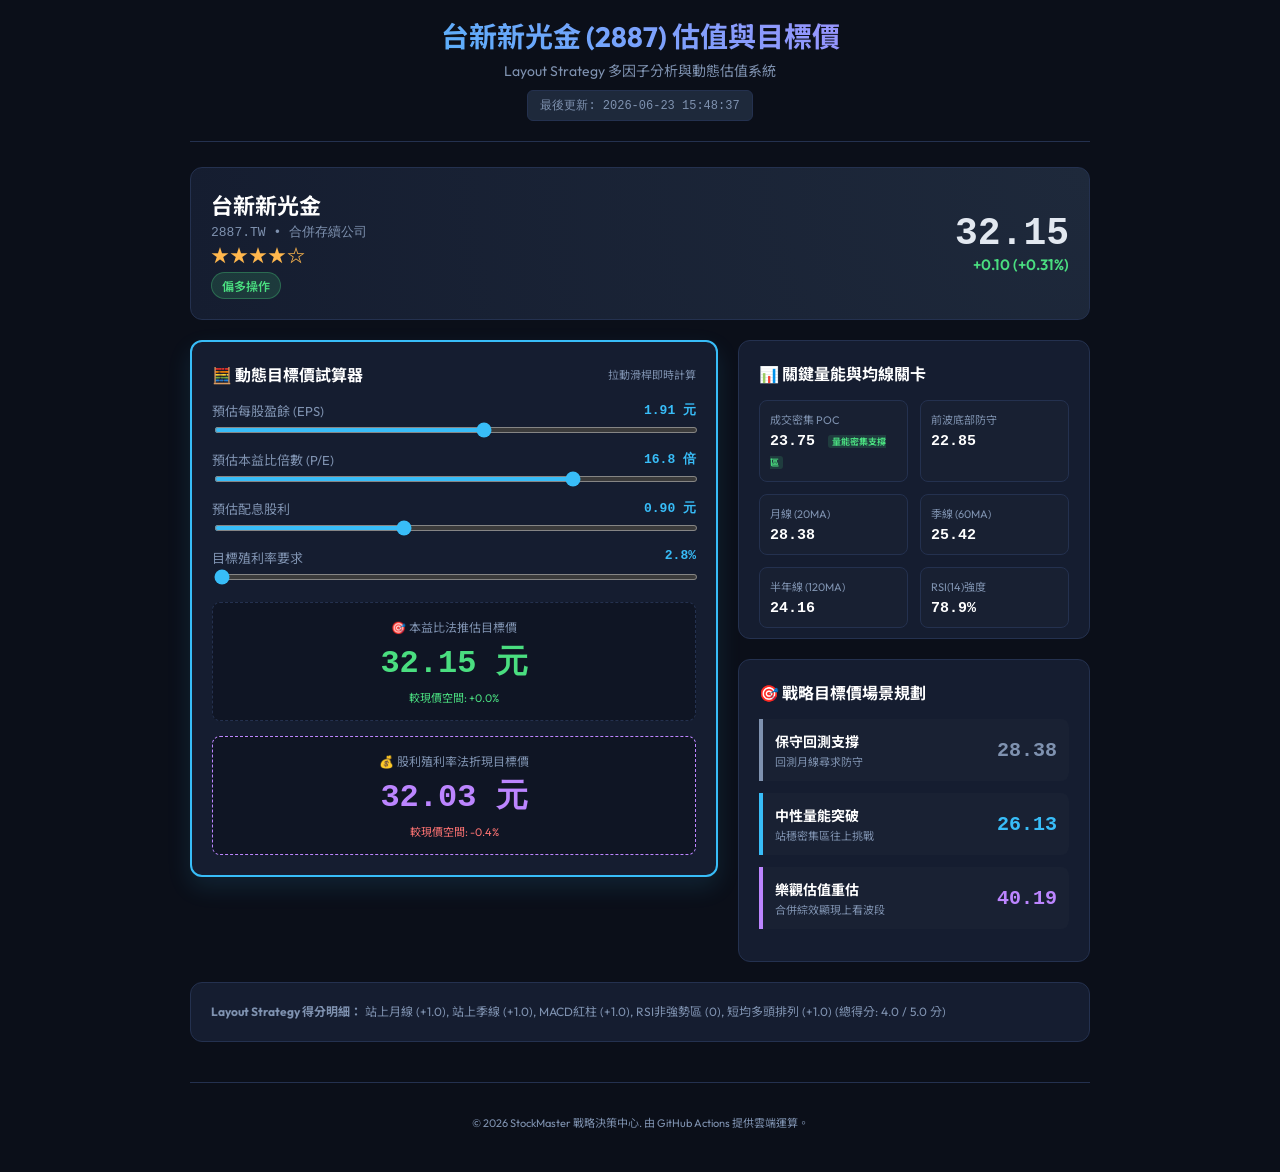
==== commit e2bcfb3b: "Auto-update stock dashboard HTML" ====
--- a/taishin_target.html
+++ b/taishin_target.html
@@ -331,7 +331,7 @@
                 <p>Layout Strategy 多因子分析與動態估值系統</p>
             </div>
             <div class="update-tag">
-                最後更新: 2026-06-19 20:09:34
+                最後更新: 2026-06-23 15:48:37
             </div>
         </header>
 
@@ -346,8 +346,8 @@
                 </div>
             </div>
             <div class="price-details">
-                <span class="price-val">32.45</span>
-                <span class="price-change down-color">-0.15 (-0.46%)</span>
+                <span class="price-val">32.15</span>
+                <span class="price-change up-color">+0.10 (+0.31%)</span>
             </div>
         </div>
 
@@ -375,9 +375,9 @@
                         <div class="slider-group">
                             <div class="slider-header">
                                 <span class="slider-label">預估本益比倍數 (P/E)</span>
-                                <span class="slider-value" id="val-pe">17.0 倍</span>
+                                <span class="slider-value" id="val-pe">16.8 倍</span>
                             </div>
-                            <input type="range" id="slide-pe" min="8" max="20" value="17.0" step="0.5" oninput="calculateTarget()">
+                            <input type="range" id="slide-pe" min="8" max="20" value="16.8" step="0.5" oninput="calculateTarget()">
                         </div>
 
                         <!-- 股利分配率滑桿 -->
@@ -402,14 +402,14 @@
                     <!-- 計算結果呈現 -->
                     <div class="calc-result-box">
                         <div class="calc-result-title">🎯 本益比法推估目標價</div>
-                        <div class="calc-result-val" id="result-pe-target">32.45 元</div>
+                        <div class="calc-result-val" id="result-pe-target">32.15 元</div>
                         <div class="calc-result-desc up-color" id="result-pe-diff">較現價空間: +0.0%</div>
                     </div>
 
                     <div class="calc-result-box" style="margin-top:15px; border-color:var(--extreme-bull);">
                         <div class="calc-result-title">💰 股利殖利率法折現目標價</div>
-                        <div class="calc-result-val" id="result-yield-target" style="color:var(--extreme-bull)">32.26 元</div>
-                        <div class="calc-result-desc down-color" id="result-yield-diff">較現價空間: -0.6%</div>
+                        <div class="calc-result-val" id="result-yield-target" style="color:var(--extreme-bull)">32.03 元</div>
+                        <div class="calc-result-desc down-color" id="result-yield-diff">較現價空間: -0.4%</div>
                     </div>
                 </div>
             </div>
@@ -430,19 +430,19 @@
                         </div>
                         <div class="metric-item">
                             <span class="metric-label">月線 (20MA)</span>
-                            <span class="metric-val">27.53</span>
+                            <span class="metric-val">28.38</span>
                         </div>
                         <div class="metric-item">
                             <span class="metric-label">季線 (60MA)</span>
-                            <span class="metric-val">25.16</span>
+                            <span class="metric-val">25.42</span>
                         </div>
                         <div class="metric-item">
                             <span class="metric-label">半年線 (120MA)</span>
-                            <span class="metric-val">23.97</span>
+                            <span class="metric-val">24.16</span>
                         </div>
                         <div class="metric-item">
                             <span class="metric-label">RSI(14)強度</span>
-                            <span class="metric-val">85.8%</span>
+                            <span class="metric-val">78.9%</span>
                         </div>
                     </div>
                 </div>
@@ -456,7 +456,7 @@
                             <div class="scen-title">保守回測支撐</div>
                             <div class="scen-desc">回測月線尋求防守</div>
                         </div>
-                        <div class="scen-val neutral-color">27.53</div>
+                        <div class="scen-val neutral-color">28.38</div>
                     </div>
 
                     <div class="scenario-box neut">
@@ -472,7 +472,7 @@
                             <div class="scen-title">樂觀估值重估</div>
                             <div class="scen-desc">合併綜效顯現上看波段</div>
                         </div>
-                        <div class="scen-val text-target" style="color:var(--extreme-bull)">40.56</div>
+                        <div class="scen-val text-target" style="color:var(--extreme-bull)">40.19</div>
                     </div>
                 </div>
             </div>
@@ -489,7 +489,7 @@
     </div>
 
     <script>
-        const currentPrice = 32.45;
+        const currentPrice = 32.15;
 
         function calculateTarget() {
             const eps = parseFloat(document.getElementById('slide-eps').value);
